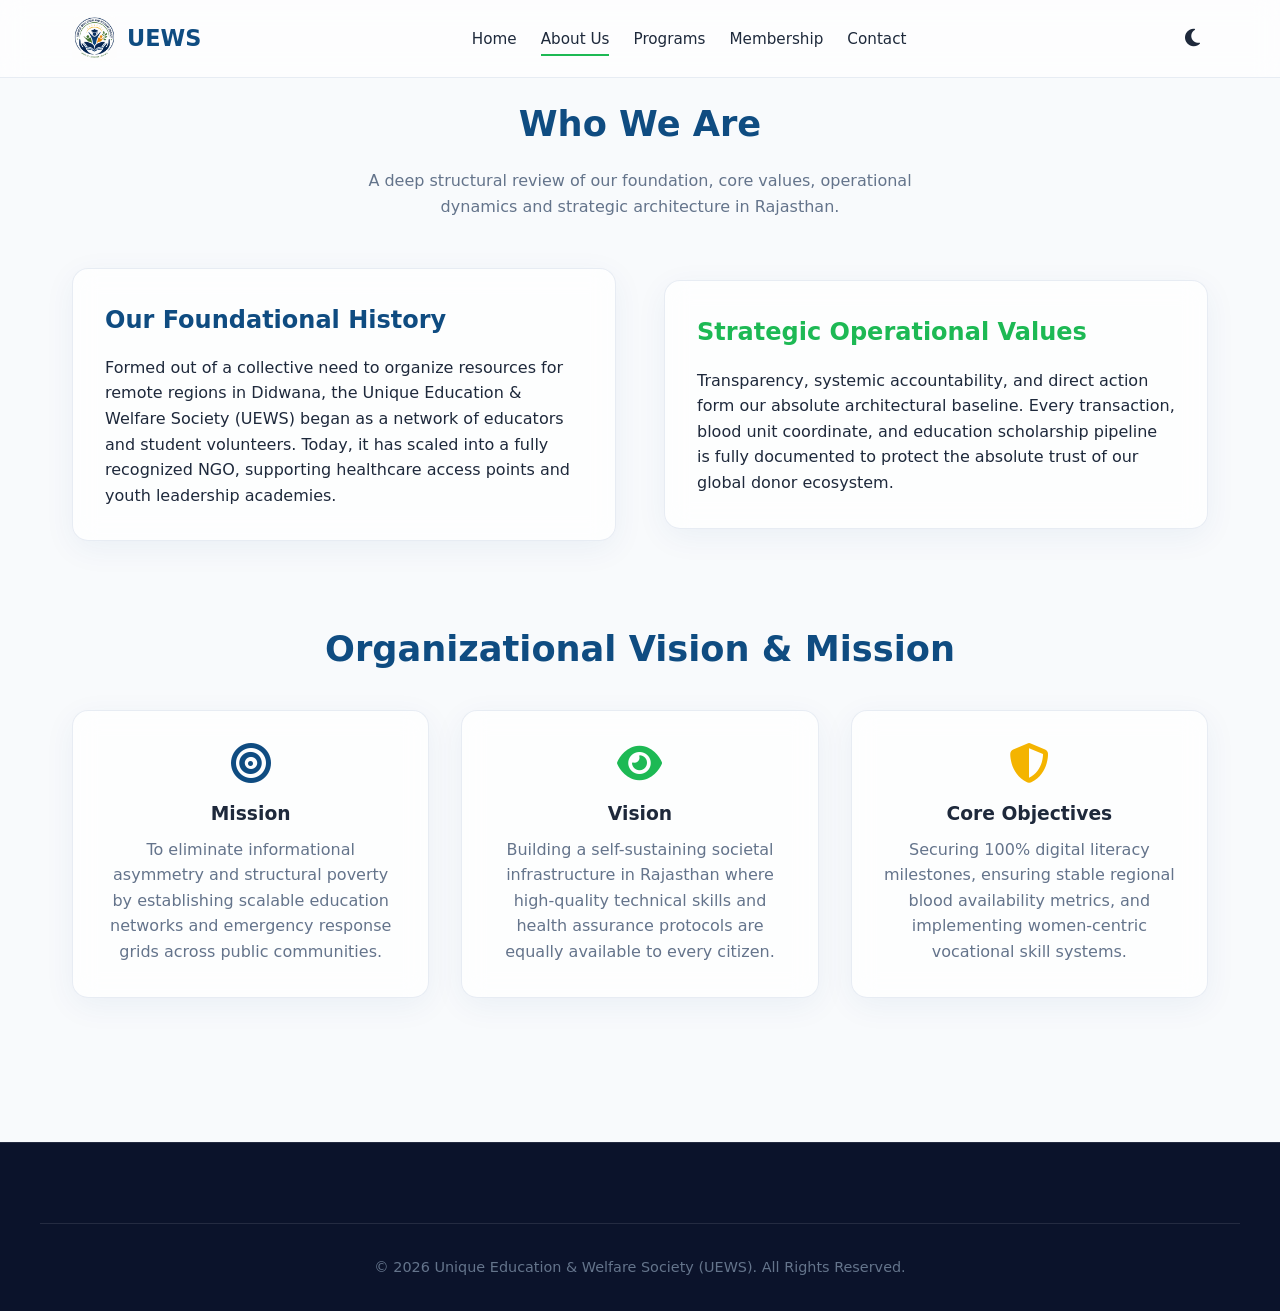
==== about.html @ cac28c68 "first commit" ====
<!DOCTYPE html>
<html lang="en" data-theme="light">
<head>
    <meta charset="UTF-8">
    <meta name="viewport" content="width=device-width, initial-scale=1.0">
    <title>About Us | Unique Education & Welfare Society (UEWS)</title>
    <meta name="description" content="Discover the structural history, core pillars, corporate management team, and localized socio-economic vision framework of UEWS in Didwana.">
    <link rel="stylesheet" href="style.css">
    <link rel="stylesheet" href="https://cdnjs.cloudflare.com/ajax/libs/font-awesome/6.4.0/css/all.min.css">
</head>
<body>

<nav class="navbar">
        <div class="nav-container">
            <a href="index.html" class="brand" style="display: flex; align-items: center; gap: 10px;">
                <img src="/asset/uews-logo.png" alt="UEWS Logo" style="height: 45px; width: auto; border-radius: 6px; object-fit: cover;">
                <span style="font-weight: 700; color: var(--primary);">UEWS</span>
            </a>
            
            <ul class="nav-menu" id="navMenu">
                <li><a href="index.html" class="nav-link ">Home</a></li>
                <li><a href="about.html" class="nav-link active">About Us</a></li>
                <li><a href="programs.html" class="nav-link">Programs</a></li>
                <li><a href="membership.html" class="nav-link">Membership</a></li>
                <!-- <li><a href="blood-donation.html" class="nav-link">Blood Bank</a></li> -->
                <!-- <li><a href="gallery.html" class="nav-link">Gallery</a></li> -->
                <li><a href="contact.html" class="nav-link">Contact</a></li>
            </ul>
            <div class="nav-actions">
                <button id="themeToggle" class="theme-toggle" aria-label="Toggle Theme"><i class="fas fa-moon"></i></button>
                <button id="navToggle" class="nav-toggle" aria-label="Open Navigation Menu"><i class="fas fa-bars"></i></button>
            </div>
        </div>
    </nav>

    <main class="container">
        <h1 class="section-title">Who We Are</h1>
        <p class="section-subtitle">A deep structural review of our foundation, core values, operational dynamics and strategic architecture in Rajasthan.</p>

        <section class="grid-2" style="margin-bottom: 5rem;">
            <div class="glass-panel" style="padding: 2rem;">
                <h2 style="color: var(--primary); margin-bottom:1rem;">Our Foundational History</h2>
                <p>Formed out of a collective need to organize resources for remote regions in Didwana, the Unique Education & Welfare Society (UEWS) began as a network of educators and student volunteers. Today, it has scaled into a fully recognized NGO, supporting healthcare access points and youth leadership academies.</p>
            </div>
            <div class="glass-panel" style="padding: 2rem;">
                <h2 style="color: var(--secondary); margin-bottom:1rem;">Strategic Operational Values</h2>
                <p>Transparency, systemic accountability, and direct action form our absolute architectural baseline. Every transaction, blood unit coordinate, and education scholarship pipeline is fully documented to protect the absolute trust of our global donor ecosystem.</p>
            </div>
        </section>

        <section style="margin-bottom: 5rem;">
            <h2 class="section-title">Organizational Vision & Mission</h2>
            <div class="grid-3" style="margin-top: 2rem;">
                <div class="glass-panel" style="padding: 2rem; text-align: center;">
                    <i class="fas fa-bullseye" style="font-size: 2.5rem; color: var(--primary); margin-bottom: 1rem;"></i>
                    <h3>Mission</h3>
                    <p style="color: var(--text-muted); margin-top: 0.5rem;">To eliminate informational asymmetry and structural poverty by establishing scalable education networks and emergency response grids across public communities.</p>
                </div>
                <div class="glass-panel" style="padding: 2rem; text-align: center;">
                    <i class="fas fa-eye" style="font-size: 2.5rem; color: var(--secondary); margin-bottom: 1rem;"></i>
                    <h3>Vision</h3>
                    <p style="color: var(--text-muted); margin-top: 0.5rem;">Building a self-sustaining societal infrastructure in Rajasthan where high-quality technical skills and health assurance protocols are equally available to every citizen.</p>
                </div>
                <div class="glass-panel" style="padding: 2rem; text-align: center;">
                    <i class="fas fa-shield-alt" style="font-size: 2.5rem; color: var(--accent); margin-bottom: 1rem;"></i>
                    <h3>Core Objectives</h3>
                    <p style="color: var(--text-muted); margin-top: 0.5rem;">Securing 100% digital literacy milestones, ensuring stable regional blood availability metrics, and implementing women-centric vocational skill systems.</p>
                </div>
            </div>
        </section>
    </main>

    <footer class="footer">
        <div class="footer-bottom">
            <p>&copy; 2026 Unique Education & Welfare Society (UEWS). All Rights Reserved.</p>
        </div>
    </footer>

    <script src="script.js"></script>
</body>
</html>
---- style.css ----
/* ==========================================================================
   GLOBAL STYLES & VARIABLES (Modern 2026 Theme Architecture)
   ========================================================================== */
:root {
    --primary: #0F4C81;
    --secondary: #1DB954;
    --accent: #F4B400;
    --bg-main: #F8FAFC;
    --bg-card: rgba(255, 255, 255, 0.75);
    --text-main: #1E293B;
    --text-muted: #64748B;
    --border-color: rgba(226, 232, 240, 0.8);
    --glass-blur: blur(12px);
    --shadow-soft: 0 8px 32px 0 rgba(15, 76, 129, 0.06);
    --transition-smooth: all 0.4s cubic-bezier(0.4, 0, 0.2, 1);
    --font-sans: 'Poppins', 'Inter', system-ui, sans-serif;
}

[data-theme="dark"] {
    --primary: #3B82F6;
    --secondary: #10B981;
    --bg-main: #0F172A;
    --bg-card: rgba(30, 41, 59, 0.7);
    --text-main: #F8FAFC;
    --text-muted: #94A3B8;
    --border-color: rgba(51, 65, 85, 0.5);
    --shadow-soft: 0 8px 32px 0 rgba(0, 0, 0, 0.3);
}

* {
    box-sizing: border-box;
    margin: 0;
    padding: 0;
}

body {
    font-family: var(--font-sans);
    background-color: var(--bg-main);
    color: var(--text-main);
    line-height: 1.6;
    overflow-x: hidden;
    transition: var(--transition-smooth);
}

img {
    max-width: 100%;
    height: auto;
    display: block;
}

a {
    text-decoration: none;
    color: inherit;
}

/* ==========================================================================
   SHARED GLASSMORPHISM COMPONENT ARCHITECTURE
   ========================================================================== */
.glass-panel {
    background: var(--bg-card);
    backdrop-filter: var(--glass-blur);
    -webkit-backdrop-filter: var(--glass-blur);
    border: 1px solid var(--border-color);
    box-shadow: var(--shadow-soft);
    border-radius: 16px;
    transition: var(--transition-smooth);
}

.glass-panel:hover {
    transform: translateY(-4px);
    box-shadow: 0 12px 40px 0 rgba(15, 76, 129, 0.12);
}

/* ==========================================================================
   NAVIGATION BAR
   ========================================================================== */
.navbar {
    position: fixed;
    top: 0;
    width: 100%;
    z-index: 1000;
    background: rgba(255, 255, 255, 0.65);
    backdrop-filter: var(--glass-blur);
    -webkit-backdrop-filter: var(--glass-blur);
    border-bottom: 1px solid var(--border-color);
    transition: var(--transition-smooth);
}

[data-theme="dark"] .navbar {
    background: rgba(15, 23, 42, 0.65);
}

.nav-container {
    max-width: 1200px;
    margin: 0 auto;
    display: flex;
    justify-content: space-between;
    align-items: center;
    padding: 1rem 2rem;
}

.brand {
    font-weight: 700;
    font-size: 1.4rem;
    color: var(--primary);
}

.nav-menu {
    display: flex;
    gap: 1.5rem;
    align-items: center;
    list-style: none;
}

.nav-link {
    font-weight: 500;
    font-size: 0.95rem;
    position: relative;
    padding: 0.5rem 0;
    transition: var(--transition-smooth);
}

.nav-link::after {
    content: '';
    position: absolute;
    bottom: 0;
    left: 0;
    width: 0;
    height: 2px;
    background: var(--secondary);
    transition: var(--transition-smooth);
}

.nav-link:hover::after,
.nav-link.active::after {
    width: 100%;
}

.nav-actions {
    display: flex;
    align-items: center;
    gap: 1rem;
}

.theme-toggle {
    background: none;
    border: none;
    cursor: pointer;
    font-size: 1.25rem;
    color: var(--text-main);
    padding: 0.5rem;
}

.nav-toggle {
    display: none;
    background: none;
    border: none;
    font-size: 1.5rem;
    cursor: pointer;
    color: var(--text-main);
}

/* ==========================================================================
   BUTTONS SYSTEM
   ========================================================================== */
.btn {
    display: inline-flex;
    align-items: center;
    justify-content: center;
    padding: 0.75rem 1.5rem;
    border-radius: 8px;
    font-weight: 600;
    transition: var(--transition-smooth);
    cursor: pointer;
    border: none;
}

.btn-primary {
    background-color: var(--primary);
    color: #ffffff;
}

.btn-primary:hover {
    opacity: 0.9;
    transform: scale(1.02);
}

.btn-secondary {
    background-color: var(--secondary);
    color: #ffffff;
}

.btn-secondary:hover {
    opacity: 0.9;
    transform: scale(1.02);
}

.btn-outline {
    background: transparent;
    border: 2px solid var(--primary);
    color: var(--primary);
}

.btn-outline:hover {
    background: var(--primary);
    color: #ffffff;
}

/* ==========================================================================
   HERO SECTIONS & CONTAINER ENGINE
   ========================================================================== */
.container {
    max-width: 1200px;
    margin: 0 auto;
    padding: 6rem 2rem 4rem;
}

.hero {
    min-height: 85vh;
    display: flex;
    align-items: center;
    background: radial-gradient(circle at top right, rgba(15,76,129,0.08), transparent 50%),
                radial-gradient(circle at bottom left, rgba(29,185,84,0.08), transparent 50%);
    padding-top: 7rem;
}

.grid-2 {
    display: grid;
    grid-template-columns: 1fr 1fr;
    gap: 3rem;
    align-items: center;
}

.grid-3 {
    display: grid;
    grid-template-columns: repeat(auto-fit, minmax(300px, 1fr));
    gap: 2rem;
}

.section-title {
    font-size: 2.2rem;
    margin-bottom: 1rem;
    text-align: center;
    color: var(--primary);
}

.section-subtitle {
    text-align: center;
    color: var(--text-muted);
    margin-bottom: 3rem;
    max-width: 600px;
    margin-left: auto;
    margin-right: auto;
}

/* ==========================================================================
   STATISTICS COUNTERS
   ========================================================================== */
.stats-section {
    background: var(--primary);
    color: white;
    padding: 4rem 2rem;
    text-align: center;
}

.stats-grid {
    max-width: 1200px;
    margin: 0 auto;
    display: grid;
    grid-template-columns: repeat(auto-fit, minmax(200px, 1fr));
    gap: 2rem;
}

.stat-card h3 {
    font-size: 3rem;
    margin-bottom: 0.5rem;
    color: var(--accent);
}

/* ==========================================================================
   FORMS CONSOLE
   ========================================================================== */
.form-group {
    margin-bottom: 1.5rem;
}

.form-group label {
    display: block;
    margin-bottom: 0.5rem;
    font-weight: 500;
}

.form-control {
    width: 100%;
    padding: 0.75rem 1rem;
    border: 1px solid var(--border-color);
    background: rgba(255, 255, 255, 0.5);
    border-radius: 8px;
    color: var(--text-main);
    font-family: var(--font-sans);
    transition: var(--transition-smooth);
}

[data-theme="dark"] .form-control {
    background: rgba(15, 23, 42, 0.5);
}

.form-control:focus {
    outline: none;
    border-color: var(--primary);
    box-shadow: 0 0 0 3px rgba(15, 76, 129, 0.2);
}

/* ==========================================================================
   MASONRY GALLERY & LIGHTBOX SYSTEMS
   ========================================================================== */
.gallery-filters {
    display: flex;
    justify-content: center;
    gap: 1rem;
    margin-bottom: 2rem;
}

.filter-btn {
    background: var(--bg-card);
    border: 1px solid var(--border-color);
    padding: 0.5rem 1.25rem;
    border-radius: 20px;
    cursor: pointer;
    transition: var(--transition-smooth);
    color: var(--text-main);
}

.filter-btn.active, .filter-btn:hover {
    background: var(--primary);
    color: white;
}

.masonry-grid {
    columns: 3 300px;
    column-gap: 1.5rem;
}

.gallery-item {
    break-inside: avoid;
    margin-bottom: 1.5rem;
    overflow: hidden;
    cursor: pointer;
}

.gallery-item img {
    border-radius: 12px;
    transition: var(--transition-smooth);
}

.gallery-item:hover img {
    transform: scale(1.03);
}

.lightbox {
    position: fixed;
    top:0; left:0; width:100%; height:100%;
    background: rgba(0,0,0,0.9);
    z-index: 2000;
    display: flex;
    align-items: center;
    justify-content: center;
    opacity: 0;
    pointer-events: none;
    transition: var(--transition-smooth);
}

.lightbox.active {
    opacity: 1;
    pointer-events: auto;
}

.lightbox-content {
    max-width: 85%;
    max-height: 85%;
    border-radius: 8px;
}

/* ==========================================================================
   FOOTER ARCHITECTURE
   ========================================================================== */
.footer {
    background: #0B132B;
    color: #F8FAFC;
    padding: 5rem 2rem 2rem;
    border-top: 1px solid rgba(255,255,255,0.1);
}

.footer-grid {
    max-width: 1200px;
    margin: 0 auto;
    display: grid;
    grid-template-columns: 2fr repeat(3, 1fr);
    gap: 3rem;
    margin-bottom: 4rem;
}

.footer-brand h4 {
    font-size: 1.5rem;
    color: white;
    margin-bottom: 1rem;
}

.footer-col h5 {
    font-size: 1.1rem;
    margin-bottom: 1.25rem;
    color: var(--secondary);
}

.footer-col ul {
    list-style: none;
}

.footer-col ul li {
    margin-bottom: 0.75rem;
}

.footer-col ul li a {
    color: #94A3B8;
    transition: var(--transition-smooth);
}

.footer-col ul li a:hover {
    color: white;
    padding-left: 4px;
}

.footer-bottom {
    max-width: 1200px;
    margin: 0 auto;
    padding-top: 2rem;
    border-top: 1px solid rgba(255,255,255,0.1);
    text-align: center;
    color: #64748B;
    font-size: 0.9rem;
}

/* ==========================================================================
   RESPONSIVE DESIGN ADAPTATIONS (Mobile-First Philosophy)
   ========================================================================== */
@media (max-width: 992px) {
    .grid-2 { grid-template-columns: 1fr; gap: 2.5rem; }
    .footer-grid { grid-template-columns: 1fr 1fr; }
}

@media (max-width: 768px) {
    .nav-menu {
        position: fixed;
        top: 65px;
        left: -100%;
        width: 100%;
        height: calc(100vh - 65px);
        background: var(--bg-main);
        flex-direction: column;
        padding: 3rem 2rem;
        transition: var(--transition-smooth);
        align-items: flex-start;
        box-shadow: var(--shadow-soft);
    }
    .nav-menu.active { left: 0; }
    .nav-toggle { display: block; }
    .footer-grid { grid-template-columns: 1fr; gap: 2rem; }
}
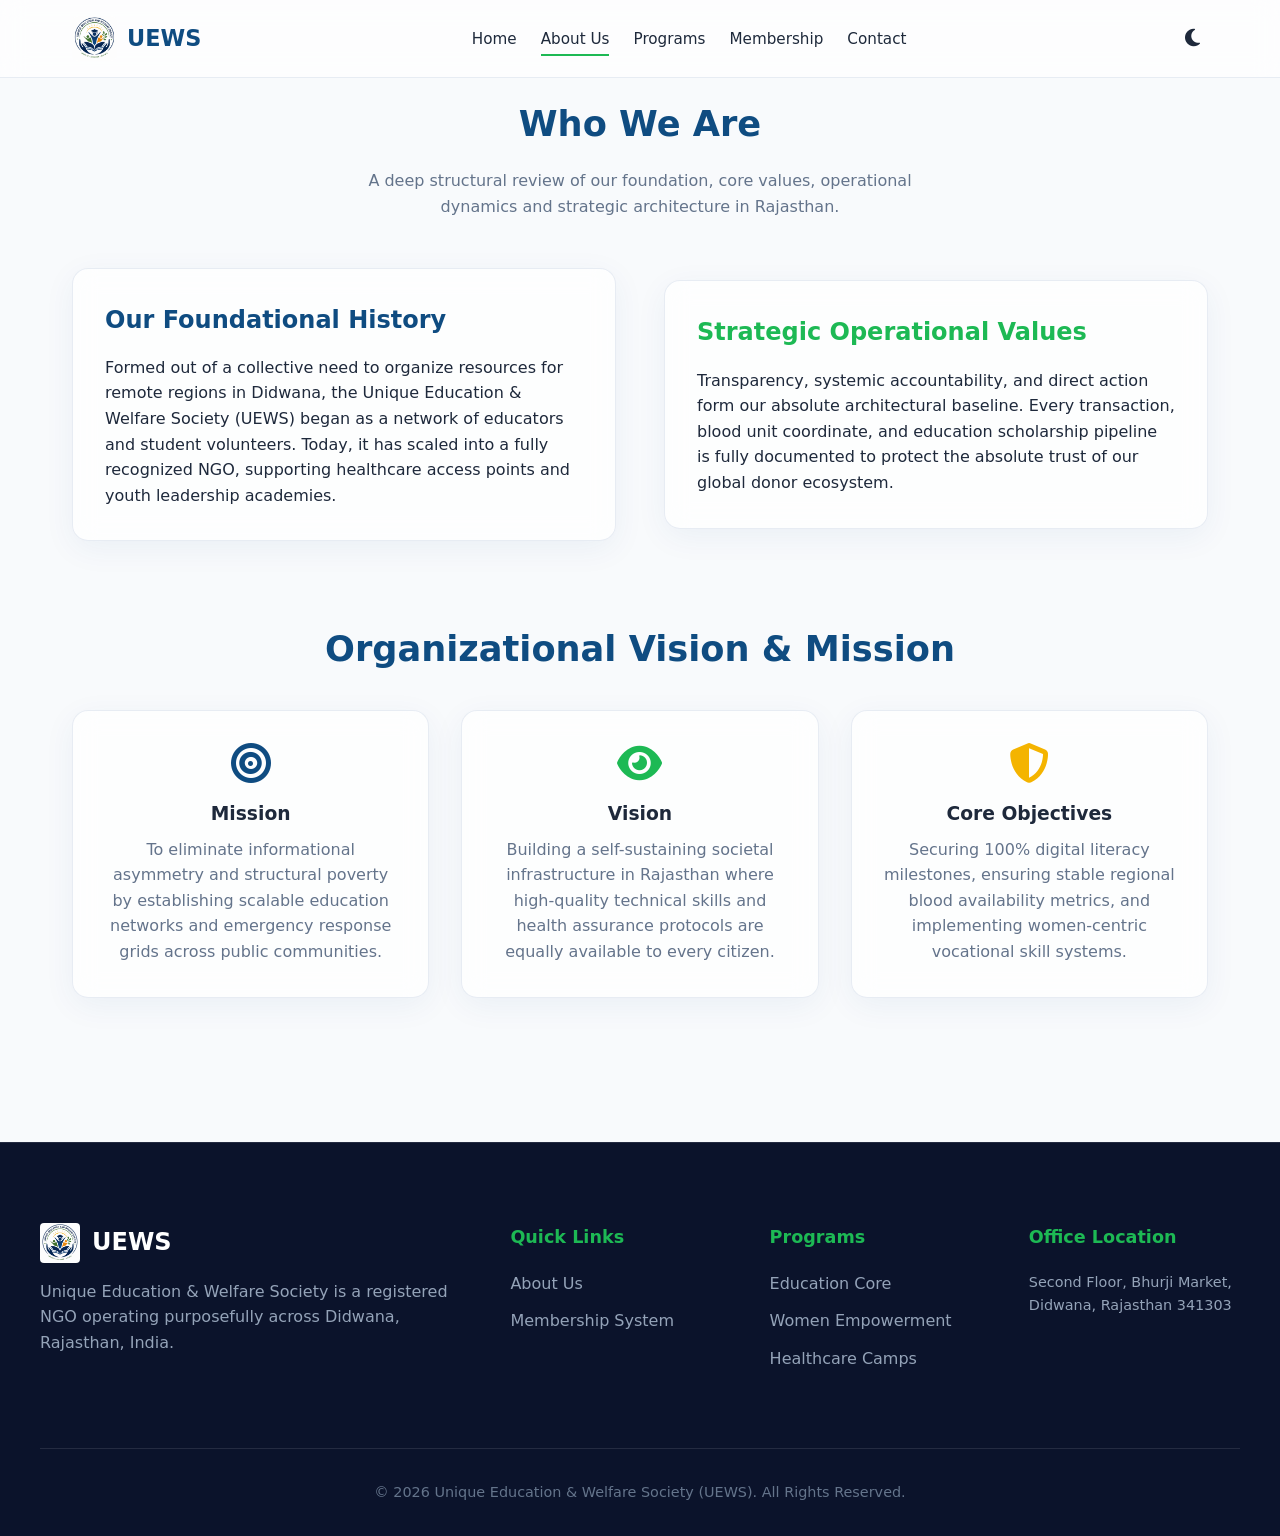
==== commit d1c1c4bf: "add hero section" ====
--- a/about.html
+++ b/about.html
@@ -69,8 +69,35 @@
             </div>
         </section>
     </main>
-
-    <footer class="footer">
+<footer class="footer">
+        <div class="footer-grid">
+            <div class="footer-brand">
+                <div style="display: flex; align-items: center; gap: 12px; margin-bottom: 1rem;">
+                    <img src="/asset/uews-logo.png" alt="UEWS Logo" style="height: 40px; width: auto; border-radius: 4px; object-fit: cover;">
+                    <h4 style="margin: 0; font-size: 1.5rem; color: #ffffff;">UEWS</h4>
+                </div>
+                <p style="color: #94A3B8; margin-top: 0.5rem;">Unique Education & Welfare Society is a registered NGO operating purposefully across Didwana, Rajasthan, India.</p>
+            </div>
+            <div class="footer-col">
+                <h5>Quick Links</h5>
+                <ul>
+                    <li><a href="about.html">About Us</a></li>
+                    <li><a href="membership.html">Membership System</a></li>
+                </ul>
+            </div>
+            <div class="footer-col">
+                <h5>Programs</h5>
+                <ul>
+                    <li><a href="programs.html">Education Core</a></li>
+                    <li><a href="programs.html">Women Empowerment</a></li>
+                    <li><a href="programs.html">Healthcare Camps</a></li>
+                </ul>
+            </div>
+            <div class="footer-col">
+                <h5>Office Location</h5>
+                <p style="color: #94A3B8; font-size: 0.9rem;">Second Floor, Bhurji Market,<br>Didwana, Rajasthan 341303</p>
+            </div>
+        </div>
         <div class="footer-bottom">
             <p>&copy; 2026 Unique Education & Welfare Society (UEWS). All Rights Reserved.</p>
         </div>
--- a/style.css
+++ b/style.css
@@ -379,6 +379,163 @@
     max-width: 85%;
     max-height: 85%;
     border-radius: 8px;
+}
+
+/* ==========================================================================
+   MODERN CAPSULE GRID HERO LAYOUT (AS REQUESTED)
+   ========================================================================== */
+.grid-hero-section {
+    background-color: #f8fafc; /* साफ़ सफ़ेद/हल्का ग्रे बैकग्राउंड जैसा इमेज में है */
+    min-height: 85vh;
+    width: 100%;
+    display: flex;
+    align-items: center;
+    padding-top: 100px;
+    padding-bottom: 4rem;
+    overflow: hidden;
+}
+
+/* डार्क मोड के लिए बैकग्राउंड कलर एडजस्टमेंट */
+[data-theme="dark"] .grid-hero-section {
+    background-color: #0f172a;
+}
+
+.hero-grid-container {
+    display: grid;
+    grid-template-columns: 1.1fr 0.9fr; /* दो हिस्सों में विभाजन */
+    gap: 4rem;
+    align-items: center;
+    width: 100%;
+}
+
+/* --- LEFT CONTENT STYLING --- */
+.hero-left-text {
+    max-width: 680px;
+}
+
+.hero-mini-tag {
+    background: rgba(29, 185, 84, 0.12);
+    color: var(--secondary);
+    padding: 0.5rem 1rem;
+    border-radius: 50px;
+    font-weight: 700;
+    font-size: 0.85rem;
+    display: inline-block;
+    margin-bottom: 1.5rem;
+    letter-spacing: 0.5px;
+}
+
+.hero-main-title {
+    font-size: 3rem !important;
+    line-height: 1.15;
+    font-weight: 800;
+    color: #1e293b;
+    margin-bottom: 1.5rem;
+}
+
+[data-theme="dark"] .hero-main-title {
+    color: #ffffff;
+}
+
+.hero-main-title span {
+    color: var(--primary); /* सिलावट समाज को हाईलाइट करने के लिए मुख्य रंग */
+}
+
+.hero-desc-p {
+    font-size: 1.1rem !important;
+    line-height: 1.6;
+    color: #64748b;
+    margin-bottom: 2.5rem;
+}
+
+[data-theme="dark"] .hero-desc-p {
+    color: #94a3b8;
+}
+
+.hero-action-buttons {
+    display: flex;
+    gap: 1.25rem;
+    flex-wrap: wrap;
+}
+
+/* --- RIGHT IMAGE CAPSULE GRID STYLING --- */
+.hero-right-graphics {
+    display: grid;
+    grid-template-columns: 1fr 1fr;
+    gap: 1.5rem;
+    width: 100%;
+    height: 550px;
+}
+
+.graphic-col {
+    display: flex;
+    flex-direction: column;
+    gap: 1.5rem;
+}
+
+/* इमेज ग्रिड को ऊपर-नीचे (Staggered) लुक देने के लिए */
+.col-down {
+    transform: translateY(30px);
+}
+
+.capsule-card {
+    width: 100%;
+    border-radius: 100px; /* कैप्सूल जैसी गोल गोलाई */
+    overflow: hidden;
+    box-shadow: 0 15px 35px rgba(0, 0, 0, 0.08);
+    transition: transform 0.4s ease, box-shadow 0.4s ease;
+    background: #e2e8f0;
+}
+
+/* होवर करने पर हल्का सा एनीमेशन */
+.capsule-card:hover {
+    transform: translateY(-5px) scale(1.02);
+    box-shadow: 0 20px 40px rgba(0, 0, 0, 0.15);
+}
+
+.img-tall {
+    height: 320px;
+}
+
+.img-short {
+    height: 200px;
+}
+
+.capsule-card img {
+    width: 100%;
+    height: 100%;
+    object-fit: cover; /* इमेज कभी खिंचेगी या फटेगी नहीं */
+    object-position: center;
+}
+
+/* --- RESPONSIVE MOBILE VIEW --- */
+@media (max-width: 992px) {
+    .hero-grid-container {
+        grid-template-columns: 1fr; /* मोबाइल पर एक के नीचे एक हो जाएगा */
+        gap: 3rem;
+        text-align: center;
+    }
+    
+    .hero-action-buttons {
+        justify-content: center;
+    }
+    
+    .hero-main-title {
+        font-size: 2.2rem !important;
+    }
+    
+    .hero-right-graphics {
+        height: 450px;
+        max-width: 450px;
+        margin: 0 auto;
+    }
+    
+    .col-down {
+        transform: translateY(15px);
+    }
+    
+    .img-tall { height: 240px; }
+    .img-short { height: 160px; }
 }
 
 /* ==========================================================================
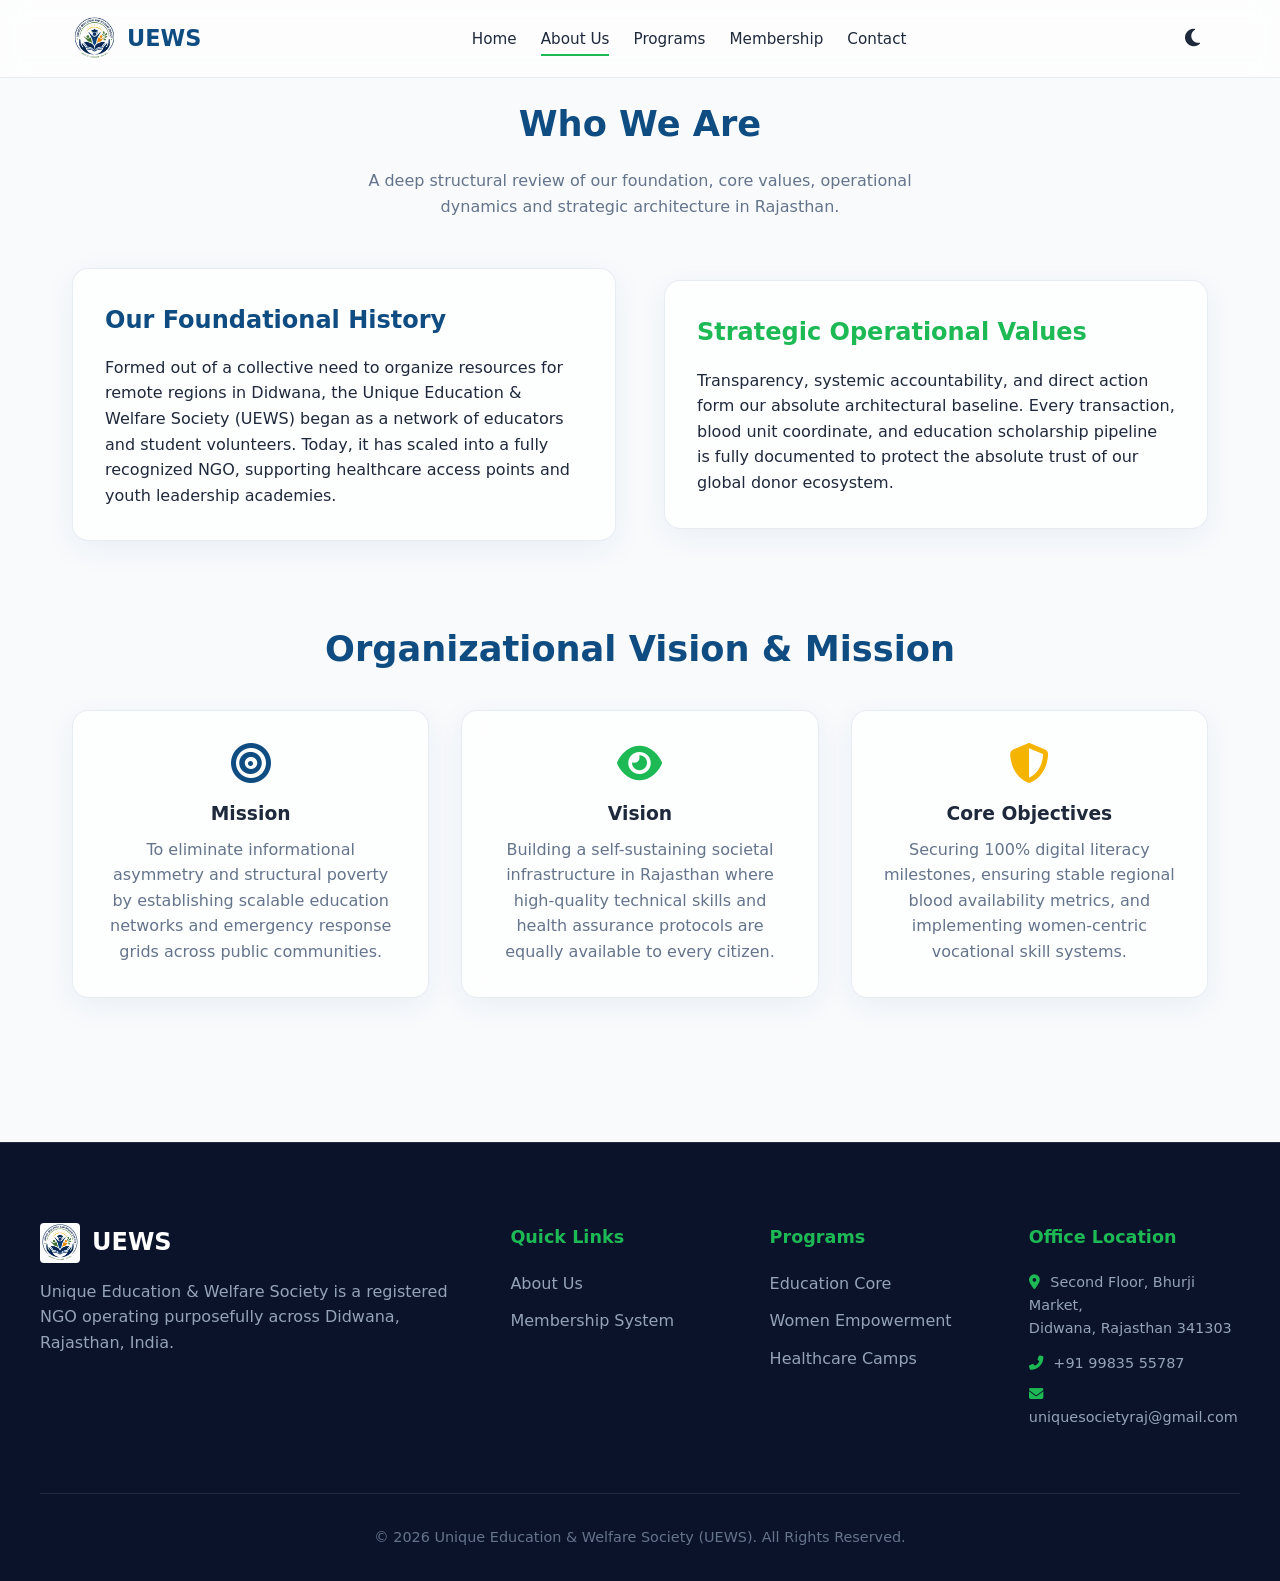
==== commit 82617535: "add hero section" ====
--- a/about.html
+++ b/about.html
@@ -93,9 +93,22 @@
                     <li><a href="programs.html">Healthcare Camps</a></li>
                 </ul>
             </div>
+            
             <div class="footer-col">
                 <h5>Office Location</h5>
-                <p style="color: #94A3B8; font-size: 0.9rem;">Second Floor, Bhurji Market,<br>Didwana, Rajasthan 341303</p>
+                <p style="color: #94A3B8; font-size: 0.9rem; margin-bottom: 0.75rem;">
+                    <i class="fas fa-map-marker-alt" style="color: var(--secondary); margin-right: 6px;"></i> Second Floor, Bhurji Market,<br>Didwana, Rajasthan 341303
+                </p>
+                <p style="margin-bottom: 0.5rem; font-size: 0.9rem;">
+                    <a href="tel:+919983555787" style="color: #94A3B8; text-decoration: none; transition: color 0.3s;" onmouseover="this.style.color='var(--secondary)'" onmouseout="this.style.color='#94A3B8'">
+                        <i class="fas fa-phone-alt" style="color: var(--secondary); margin-right: 6px;"></i> +91 99835 55787
+                    </a>
+                </p>
+                <p style="font-size: 0.9rem;">
+                    <a href="mailto:uniquesocietyraj@gmail.com" style="color: #94A3B8; text-decoration: none; transition: color 0.3s;" onmouseover="this.style.color='var(--secondary)'" onmouseout="this.style.color='#94A3B8'">
+                        <i class="fas fa-envelope" style="color: var(--secondary); margin-right: 6px;"></i> uniquesocietyraj@gmail.com
+                    </a>
+                </p>
             </div>
         </div>
         <div class="footer-bottom">
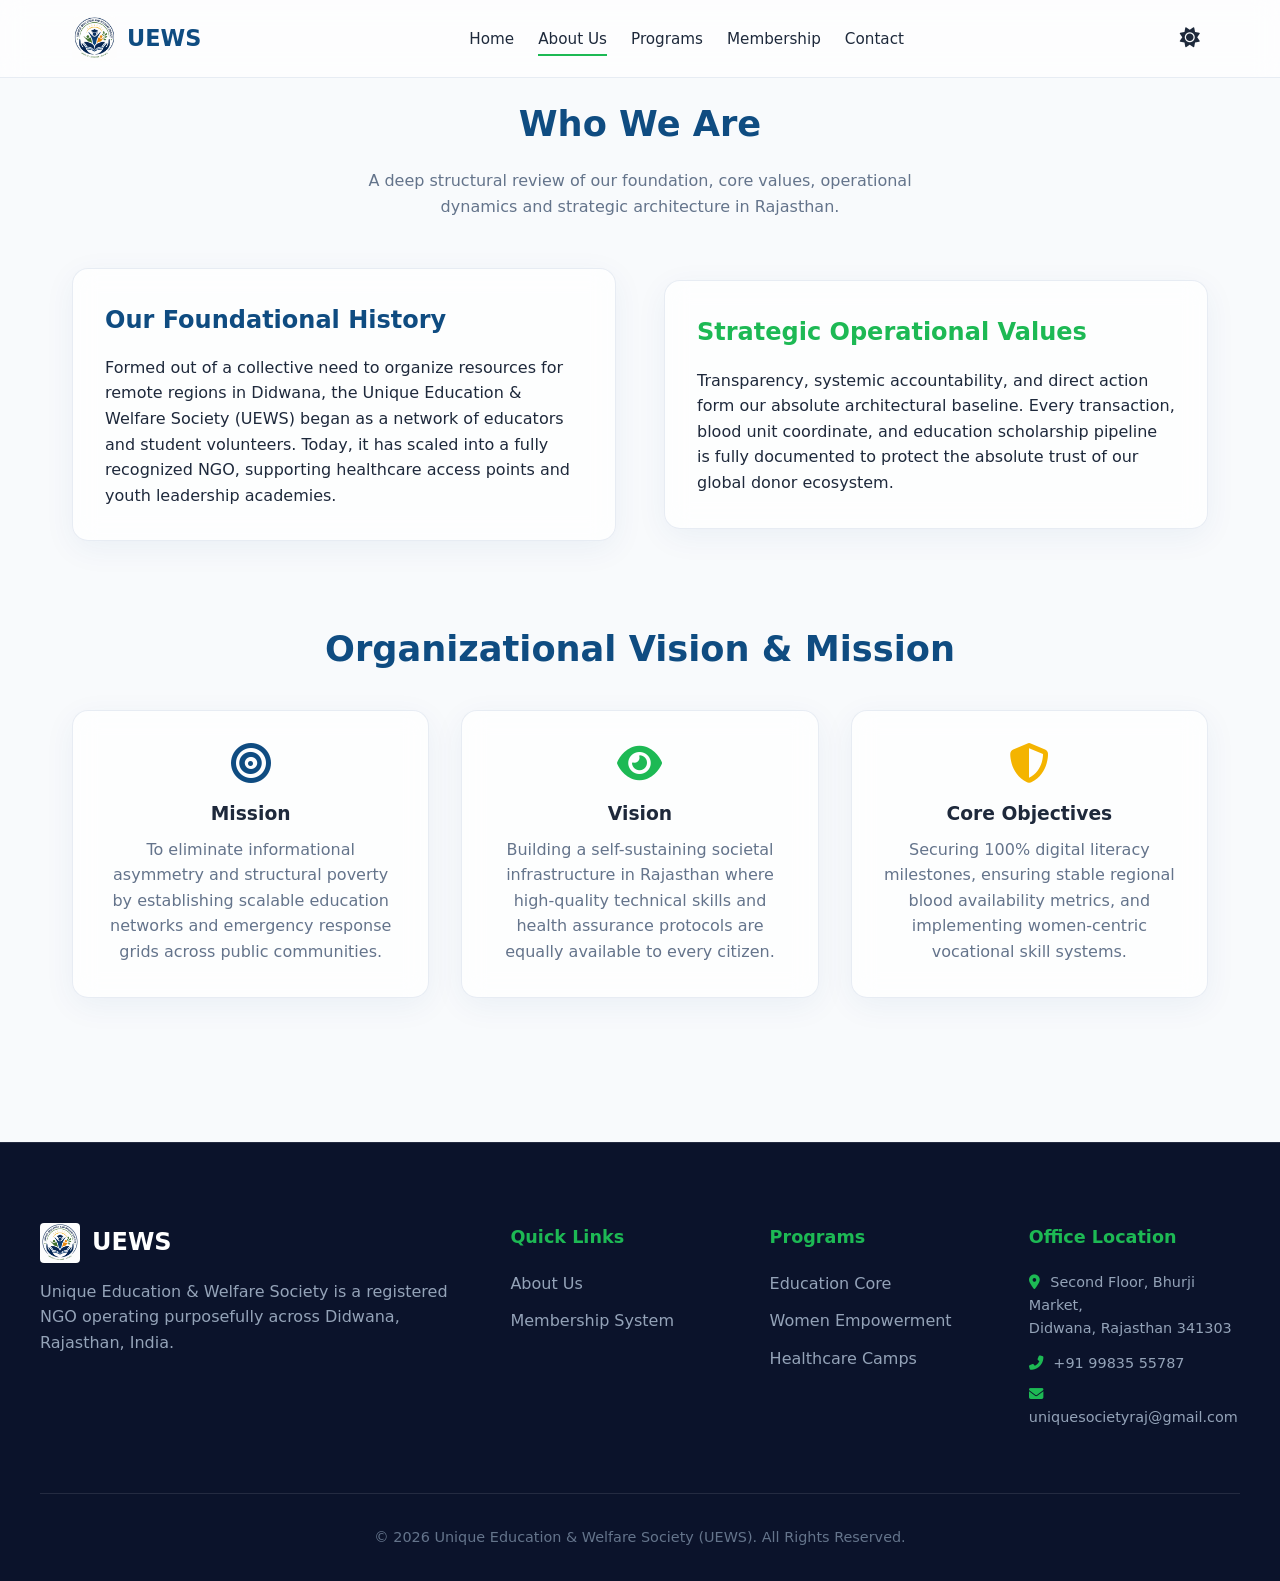
==== commit 37010e9e: "update form" ====
--- a/about.html
+++ b/about.html
@@ -27,7 +27,7 @@
                 <li><a href="contact.html" class="nav-link">Contact</a></li>
             </ul>
             <div class="nav-actions">
-                <button id="themeToggle" class="theme-toggle" aria-label="Toggle Theme"><i class="fas fa-moon"></i></button>
+                <button id="themeToggle" class="theme-toggle" aria-label="Toggle Theme"><i class="fas fa-sun"></i></button>
                 <button id="navToggle" class="nav-toggle" aria-label="Open Navigation Menu"><i class="fas fa-bars"></i></button>
             </div>
         </div>
--- a/style.css
+++ b/style.css
@@ -538,6 +538,66 @@
     .img-short { height: 160px; }
 }
 
+
+/* ==========================================================================
+   SWIPER CARDS STYLING
+   ========================================================================== */
+.community-swiper {
+    width: 100%;
+    height: auto;
+}
+
+.swiper-custom-card {
+    height: auto !important;
+    display: flex;
+    flex-direction: column;
+    justify-content: space-between;
+    padding: 2rem;
+    border-radius: 16px;
+    background: var(--bg-card);
+    box-sizing: border-box;
+}
+
+.swiper-card-text {
+    color: var(--text-muted);
+    line-height: 1.6;
+    font-style: italic;
+    font-size: 0.95rem;
+    margin-bottom: 1.5rem;
+}
+
+.swiper-card-footer {
+    display: flex;
+    align-items: center;
+    gap: 12px;
+    border-top: 1px solid rgba(0, 0, 0, 0.05);
+    padding-top: 1rem;
+}
+
+.swiper-avatar {
+    color: #fff;
+    width: 45px;
+    height: 45px;
+    border-radius: 50%;
+    display: flex;
+    align-items: center;
+    justify-content: center;
+    font-weight: 700;
+    font-size: 1.1rem;
+}
+
+.swiper-role {
+    margin: 0;
+    font-size: 0.8rem;
+    color: var(--secondary);
+    font-weight: 600;
+}
+
+/* डॉट्स का रंग आपकी थीम के अनुसार करने के लिए */
+.swiper-pagination-bullet-active {
+    background: var(--primary) !important;
+}
+
 /* ==========================================================================
    FOOTER ARCHITECTURE
    ========================================================================== */
@@ -595,6 +655,25 @@
     text-align: center;
     color: #64748B;
     font-size: 0.9rem;
+}
+
+
+/* ==========================================================================
+   FAQ ACCORDION STYLING
+   ========================================================================== */
+.faq-card {
+    transition: all 0.3s ease;
+    background: var(--bg-card);
+}
+
+.faq-card:hover {
+    box-shadow: 0 8px 20px rgba(0, 0, 0, 0.05) !important;
+    transform: translateY(-2px);
+}
+
+/* जब एक्टिव होगा तो तीर का निशान घूम जाएगा */
+.faq-card.active .faq-icon {
+    transform: rotate(180px);
 }
 
 /* ==========================================================================
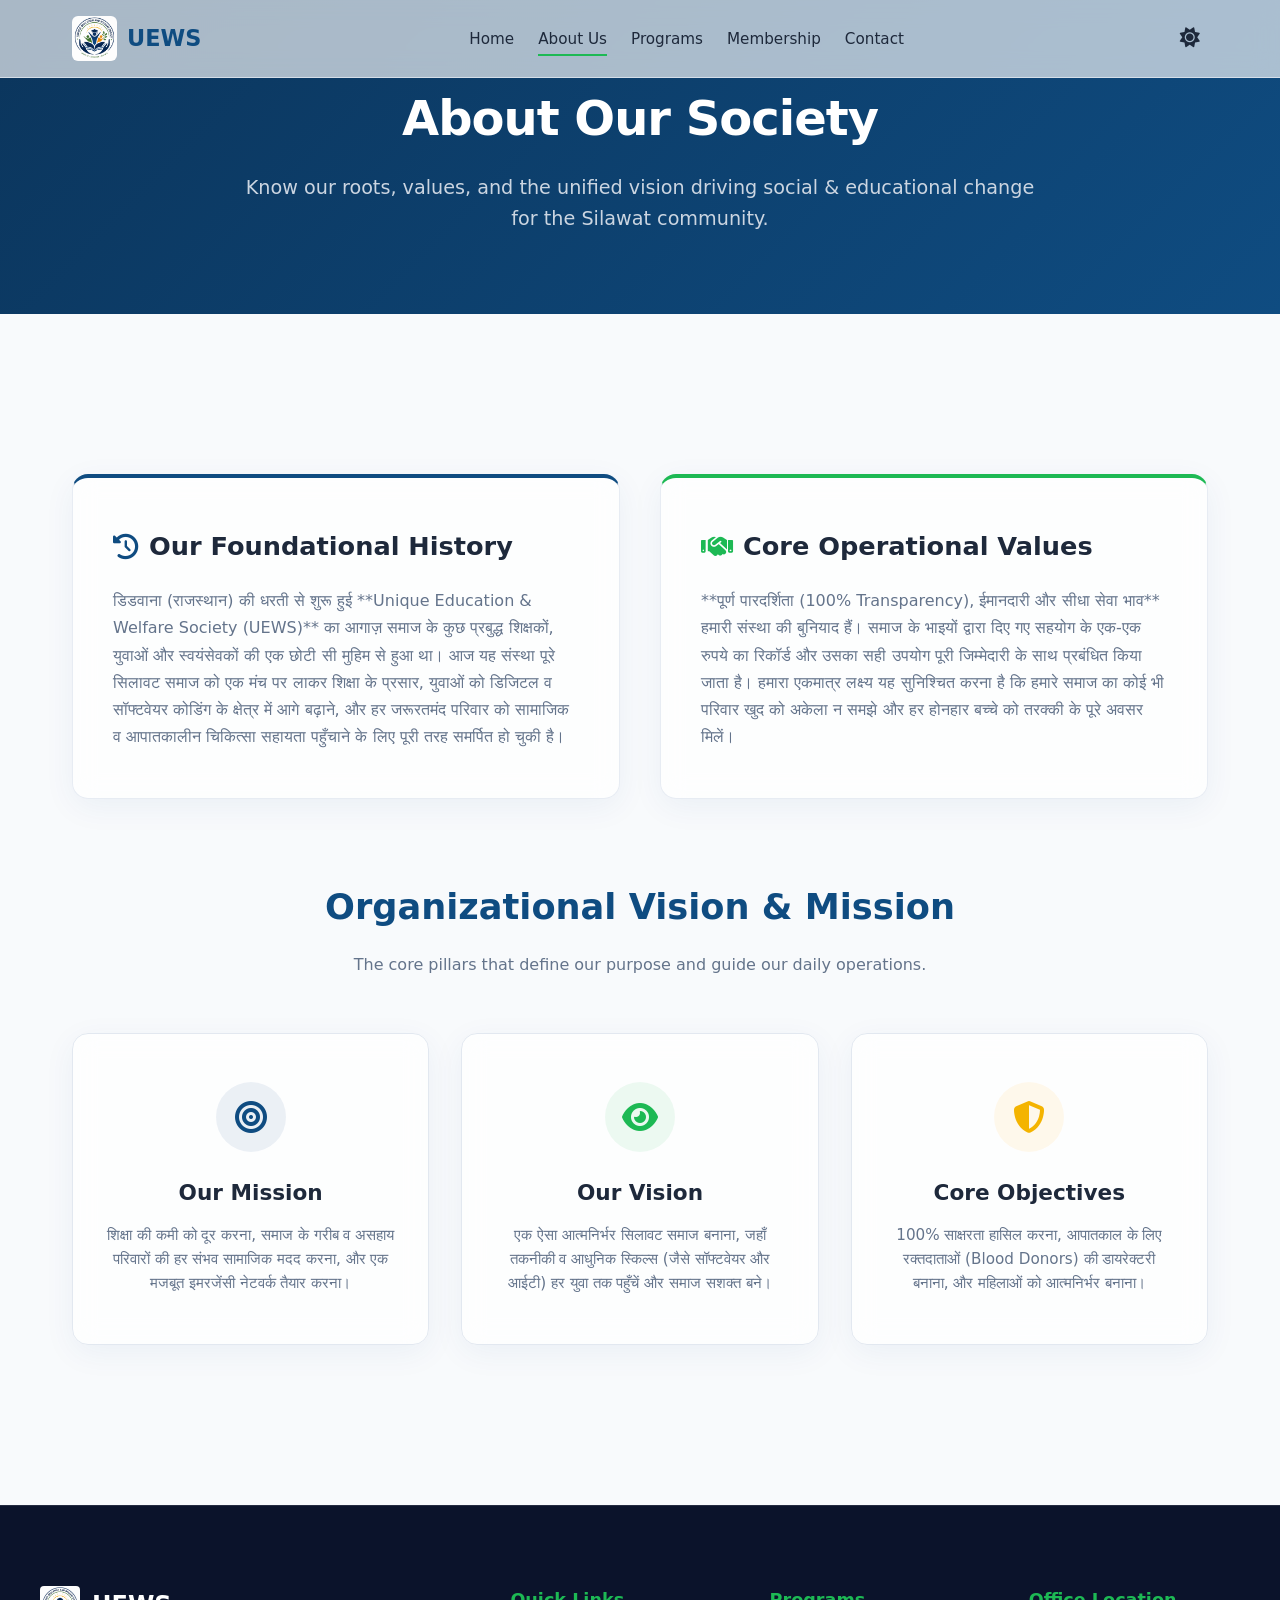
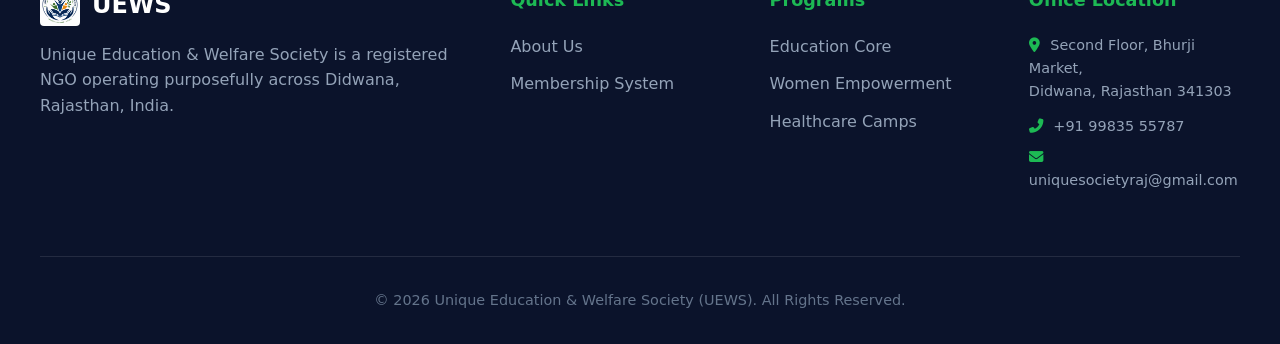
==== commit 1d5d66c7: "update form" ====
--- a/about.html
+++ b/about.html
@@ -7,6 +7,10 @@
     <meta name="description" content="Discover the structural history, core pillars, corporate management team, and localized socio-economic vision framework of UEWS in Didwana.">
     <link rel="stylesheet" href="style.css">
     <link rel="stylesheet" href="https://cdnjs.cloudflare.com/ajax/libs/font-awesome/6.4.0/css/all.min.css">
+
+    <link rel="icon" type="image/png" sizes="32x32" href="asset/cropped_circle_image.png">
+    <link rel="icon" type="image/png" sizes="16x16" href="asset/cropped_circle_image.png">
+    <link rel="apple-touch-icon" sizes="180x180" href="asset/cropped_circle_image.png">
 </head>
 <body>
 
@@ -33,41 +37,74 @@
         </div>
     </nav>
 
+    <div style="background: linear-gradient(135deg, #0B355C 0%, #0F4C81 100%); color: #ffffff; padding: 5rem 1rem; text-align: center; margin-bottom: 4rem;">
+        <div style="max-width: 800px; margin: 0 auto;">
+            <h1 style="font-size: 3rem; font-weight: 800; margin: 0 0 1rem 0; letter-spacing: -1px;">About Our Society</h1>
+            <p style="color: #cbd5e1; font-size: 1.2rem; line-height: 1.6; margin: 0; font-weight: 400;">
+                Know our roots, values, and the unified vision driving social & educational change for the Silawat community.
+            </p>
+        </div>
+    </div>
+
     <main class="container">
-        <h1 class="section-title">Who We Are</h1>
-        <p class="section-subtitle">A deep structural review of our foundation, core values, operational dynamics and strategic architecture in Rajasthan.</p>
-
-        <section class="grid-2" style="margin-bottom: 5rem;">
-            <div class="glass-panel" style="padding: 2rem;">
-                <h2 style="color: var(--primary); margin-bottom:1rem;">Our Foundational History</h2>
-                <p>Formed out of a collective need to organize resources for remote regions in Didwana, the Unique Education & Welfare Society (UEWS) began as a network of educators and student volunteers. Today, it has scaled into a fully recognized NGO, supporting healthcare access points and youth leadership academies.</p>
+        
+        <section class="grid-2" style="margin-bottom: 5rem; gap: 2.5rem; align-items: stretch;">
+            <div class="glass-panel about-story-card" style="padding: 3rem 2.5rem; border-radius: 16px; border-top: 4px solid var(--primary); background: var(--bg-card); transition: all 0.3s ease;">
+                <h2 style="color: #1e293b; font-size: 1.6rem; font-weight: 800; margin-top: 0; margin-bottom: 1.25rem; display: flex; align-items: center; gap: 10px;">
+                    <i class="fas fa-history" style="color: var(--primary);"></i> Our Foundational History
+                </h2>
+                <p style="color: var(--text-muted); font-size: 1rem; line-height: 1.7; margin: 0;">
+                    डिडवाना (राजस्थान) की धरती से शुरू हुई **Unique Education & Welfare Society (UEWS)** का आगाज़ समाज के कुछ प्रबुद्ध शिक्षकों, युवाओं और स्वयंसेवकों की एक छोटी सी मुहिम से हुआ था। आज यह संस्था पूरे सिलावट समाज को एक मंच पर लाकर शिक्षा के प्रसार, युवाओं को डिजिटल व सॉफ्टवेयर कोडिंग के क्षेत्र में आगे बढ़ाने, और हर जरूरतमंद परिवार को सामाजिक व आपातकालीन चिकित्सा सहायता पहुँचाने के लिए पूरी तरह समर्पित हो चुकी है।
+                </p>
             </div>
-            <div class="glass-panel" style="padding: 2rem;">
-                <h2 style="color: var(--secondary); margin-bottom:1rem;">Strategic Operational Values</h2>
-                <p>Transparency, systemic accountability, and direct action form our absolute architectural baseline. Every transaction, blood unit coordinate, and education scholarship pipeline is fully documented to protect the absolute trust of our global donor ecosystem.</p>
+            
+            <div class="glass-panel about-story-card" style="padding: 3rem 2.5rem; border-radius: 16px; border-top: 4px solid var(--secondary); background: var(--bg-card); transition: all 0.3s ease;">
+                <h2 style="color: #1e293b; font-size: 1.6rem; font-weight: 800; margin-top: 0; margin-bottom: 1.25rem; display: flex; align-items: center; gap: 10px;">
+                    <i class="fas fa-handshake" style="color: var(--secondary);"></i> Core Operational Values
+                </h2>
+                <p style="color: var(--text-muted); font-size: 1rem; line-height: 1.7; margin: 0;">
+                    **पूर्ण पारदर्शिता (100% Transparency), ईमानदारी और सीधा सेवा भाव** हमारी संस्था की बुनियाद हैं। समाज के भाइयों द्वारा दिए गए सहयोग के एक-एक रुपये का रिकॉर्ड और उसका सही उपयोग पूरी जिम्मेदारी के साथ प्रबंधित किया जाता है। हमारा एकमात्र लक्ष्य यह सुनिश्चित करना है कि हमारे समाज का कोई भी परिवार खुद को अकेला न समझे और हर होनहार बच्चे को तरक्की के पूरे अवसर मिलें।
+                </p>
             </div>
         </section>
 
-        <section style="margin-bottom: 5rem;">
-            <h2 class="section-title">Organizational Vision & Mission</h2>
-            <div class="grid-3" style="margin-top: 2rem;">
-                <div class="glass-panel" style="padding: 2rem; text-align: center;">
-                    <i class="fas fa-bullseye" style="font-size: 2.5rem; color: var(--primary); margin-bottom: 1rem;"></i>
-                    <h3>Mission</h3>
-                    <p style="color: var(--text-muted); margin-top: 0.5rem;">To eliminate informational asymmetry and structural poverty by establishing scalable education networks and emergency response grids across public communities.</p>
+        <section style="margin-bottom: 6rem;">
+            <h2 class="section-title" style="font-size: 2.2rem; font-weight: 800;">Organizational Vision & Mission</h2>
+            <p class="section-subtitle" style="margin-bottom: 3.5rem;">The core pillars that define our purpose and guide our daily operations.</p>
+            
+            <div class="grid-3" style="gap: 2rem;">
+                <div class="glass-panel vision-hover-card" style="padding: 3rem 2rem; text-align: center; border-radius: 16px; background: var(--bg-card); transition: all 0.3s ease; border: 1px solid #e2e8f0;">
+                    <div style="background: rgba(15,76,129,0.08); width: 70px; height: 70px; border-radius: 50%; display: flex; align-items: center; justify-content: center; margin: 0 auto 1.5rem;">
+                        <i class="fas fa-bullseye" style="font-size: 2rem; color: var(--primary);"></i>
+                    </div>
+                    <h3 style="font-size: 1.35rem; font-weight: 800; color: #1e293b; margin-bottom: 0.75rem;">Our Mission</h3>
+                    <p style="color: var(--text-muted); font-size: 0.95rem; line-height: 1.6; margin: 0;">
+                        शिक्षा की कमी को दूर करना, समाज के गरीब व असहाय परिवारों की हर संभव सामाजिक मदद करना, और एक मजबूत इमरजेंसी नेटवर्क तैयार करना।
+                    </p>
                 </div>
-                <div class="glass-panel" style="padding: 2rem; text-align: center;">
-                    <i class="fas fa-eye" style="font-size: 2.5rem; color: var(--secondary); margin-bottom: 1rem;"></i>
-                    <h3>Vision</h3>
-                    <p style="color: var(--text-muted); margin-top: 0.5rem;">Building a self-sustaining societal infrastructure in Rajasthan where high-quality technical skills and health assurance protocols are equally available to every citizen.</p>
+
+                <div class="glass-panel vision-hover-card" style="padding: 3rem 2rem; text-align: center; border-radius: 16px; background: var(--bg-card); transition: all 0.3s ease; border: 1px solid #e2e8f0;">
+                    <div style="background: rgba(29,185,84,0.08); width: 70px; height: 70px; border-radius: 50%; display: flex; align-items: center; justify-content: center; margin: 0 auto 1.5rem;">
+                        <i class="fas fa-eye" style="font-size: 2rem; color: var(--secondary);"></i>
+                    </div>
+                    <h3 style="font-size: 1.35rem; font-weight: 800; color: #1e293b; margin-bottom: 0.75rem;">Our Vision</h3>
+                    <p style="color: var(--text-muted); font-size: 0.95rem; line-height: 1.6; margin: 0;">
+                        एक ऐसा आत्मनिर्भर सिलावट समाज बनाना, जहाँ तकनीकी व आधुनिक स्किल्स (जैसे सॉफ्टवेयर और आईटी) हर युवा तक पहुँचें और समाज सशक्त बने।
+                    </p>
                 </div>
-                <div class="glass-panel" style="padding: 2rem; text-align: center;">
-                    <i class="fas fa-shield-alt" style="font-size: 2.5rem; color: var(--accent); margin-bottom: 1rem;"></i>
-                    <h3>Core Objectives</h3>
-                    <p style="color: var(--text-muted); margin-top: 0.5rem;">Securing 100% digital literacy milestones, ensuring stable regional blood availability metrics, and implementing women-centric vocational skill systems.</p>
+
+                <div class="glass-panel vision-hover-card" style="padding: 3rem 2rem; text-align: center; border-radius: 16px; background: var(--bg-card); transition: all 0.3s ease; border: 1px solid #e2e8f0;">
+                    <div style="background: rgba(244,180,0,0.08); width: 70px; height: 70px; border-radius: 50%; display: flex; align-items: center; justify-content: center; margin: 0 auto 1.5rem;">
+                        <i class="fas fa-shield-alt" style="font-size: 2rem; color: var(--accent);"></i>
+                    </div>
+                    <h3 style="font-size: 1.35rem; font-weight: 800; color: #1e293b; margin-bottom: 0.75rem;">Core Objectives</h3>
+                    <p style="color: var(--text-muted); font-size: 0.95rem; line-height: 1.6; margin: 0;">
+                        100% साक्षरता हासिल करना, आपातकाल के लिए रक्तदाताओं (Blood Donors) की डायरेक्टरी बनाना, और महिलाओं को आत्मनिर्भर बनाना।
+                    </p>
                 </div>
             </div>
         </section>
+
     </main>
 <footer class="footer">
         <div class="footer-grid">
--- a/style.css
+++ b/style.css
@@ -701,4 +701,223 @@
     .nav-menu.active { left: 0; }
     .nav-toggle { display: block; }
     .footer-grid { grid-template-columns: 1fr; gap: 2rem; }
+}
+
+
+
+/* ==========================================================================
+   PREMIUM MEMBERSHIP FORM STYLING
+   ========================================================================== */
+.form-group-custom {
+    display: flex;
+    flex-direction: column;
+    gap: 0.5rem;
+}
+
+.form-group-custom label {
+    font-size: 0.9rem;
+    font-weight: 600;
+    color: #475569;
+}
+
+/* इनपुट विद आइकॉन कंटेनर */
+.input-with-icon {
+    position: relative;
+    display: flex;
+    align-items: center;
+}
+
+.icon-placeholder {
+    position: absolute;
+    left: 1rem;
+    color: #94a3b8;
+    font-size: 0.95rem;
+    pointer-events: none;
+}
+
+/* नया मॉडर्न इनपुट फील्ड */
+.form-control-custom {
+    width: 100%;
+    padding: 0.85rem 1rem 0.85rem 2.5rem;
+    border: 1.5px solid #e2e8f0;
+    border-radius: 10px;
+    background: transparent;
+    color: #1e293b;
+    font-size: 0.95rem;
+    transition: all 0.3s ease;
+    box-sizing: border-box;
+}
+
+.form-control-custom:focus {
+    outline: none;
+    border-color: var(--primary);
+    box-shadow: 0 0 0 4px rgba(15, 76, 129, 0.08);
+}
+
+/* लेफ्ट साइड कार्ड्स होवर इफ़ेक्ट */
+.benefit-item-card:hover {
+    transform: translateX(5px);
+    box-shadow: 0 10px 20px rgba(0,0,0,0.03) !important;
+}
+
+/* कस्टमाइज्ड मॉडर्न चेकबॉक्स */
+.checkbox-container {
+    display: flex;
+    align-items: center;
+    position: relative;
+    padding-left: 28px;
+    cursor: pointer;
+    font-size: 0.9rem;
+    font-weight: 500;
+    color: #334155;
+    user-select: none;
+}
+
+.checkbox-container input {
+    position: absolute;
+    opacity: 0;
+    cursor: pointer;
+    height: 0;
+    width: 0;
+}
+
+.checkmark {
+    position: absolute;
+    left: 0;
+    height: 18px;
+    width: 18px;
+    background-color: #f1f5f9;
+    border: 1.5px solid #cbd5e1;
+    border-radius: 4px;
+    transition: all 0.2s;
+}
+
+.checkbox-container:hover input ~ .checkmark {
+    border-color: var(--secondary);
+}
+
+.checkbox-container input:checked ~ .checkmark {
+    background-color: var(--secondary);
+    border-color: var(--secondary);
+}
+
+.checkmark:after {
+    content: "";
+    position: absolute;
+    display: none;
+}
+
+.checkbox-container input:checked ~ .checkmark:after {
+    display: block;
+}
+
+.checkbox-container .checkmark:after {
+    left: 5px;
+    top: 2px;
+    width: 4px;
+    height: 8px;
+    border: solid white;
+    border-width: 0 2px 2px 0;
+    transform: rotate(45deg);
+}
+
+/* दिल की धड़कन (Heartbeat) एनीमेशन */
+.animate-pulse-heart {
+    animation: heartBeatGlow 1.4s infinite;
+}
+
+@keyframes heartBeatGlow {
+    0% { transform: scale(1); }
+    14% { transform: scale(1.2); }
+    28% { transform: scale(1); }
+    42% { transform: scale(1.2); }
+    70% { transform: scale(1); }
+}
+
+/* सबमिट बटन होवर */
+.submit-membership-btn:hover {
+    transform: translateY(-3px);
+    box-shadow: 0 12px 25px rgba(15, 76, 129, 0.2) !important;
+}
+
+/* मोबाइल रिस्पॉन्सिवनेस */
+@media (max-width: 768px) {
+    .form-responsive-row {
+        grid-template-columns: 1fr !important;
+        gap: 1.25rem !important;
+    }
+    .form-container-card {
+        padding: 2rem 1.5rem !important;
+    }
+}
+
+
+
+/* ==========================================================================
+   CONTACT PAGE MODERN STYLING
+   ========================================================================== */
+.form-group-contact {
+    display: flex;
+    flex-direction: column;
+    gap: 0.5rem;
+}
+
+.form-group-contact label {
+    font-size: 0.9rem;
+    font-weight: 600;
+    color: #475569;
+}
+
+.input-icon-wrapper {
+    position: relative;
+    display: flex;
+    align-items: center;
+}
+
+.field-icon {
+    position: absolute;
+    left: 1rem;
+    color: #94a3b8;
+    font-size: 0.95rem;
+    pointer-events: none;
+}
+
+.form-control-contact {
+    width: 100%;
+    padding: 0.85rem 1rem 0.85rem 2.5rem;
+    border: 1.5px solid #e2e8f0;
+    border-radius: 10px;
+    background: transparent;
+    color: #1e293b;
+    font-size: 0.95rem;
+    transition: all 0.3s ease;
+    box-sizing: border-box;
+}
+
+.form-control-contact:focus {
+    outline: none;
+    border-color: var(--primary);
+    box-shadow: 0 0 0 4px rgba(15, 76, 129, 0.08);
+}
+
+.contact-info-card:hover {
+    transform: translateX(4px);
+    box-shadow: 0 15px 30px rgba(0,0,0,0.04) !important;
+}
+
+.contact-submit-btn:hover {
+    transform: translateY(-3px);
+    box-shadow: 0 12px 25px rgba(15, 76, 129, 0.2) !important;
+}
+
+[data-theme="dark"] .contact-info-card h3,
+[data-theme="dark"] .contact-form-container h3,
+[data-theme="dark"] .contact-info-card h5 {
+    color: #f8fafc !important;
+}
+
+@media (max-width: 768px) {
+    .contact-form-container {
+        padding: 2rem 1.5rem !important;
+    }
 }
